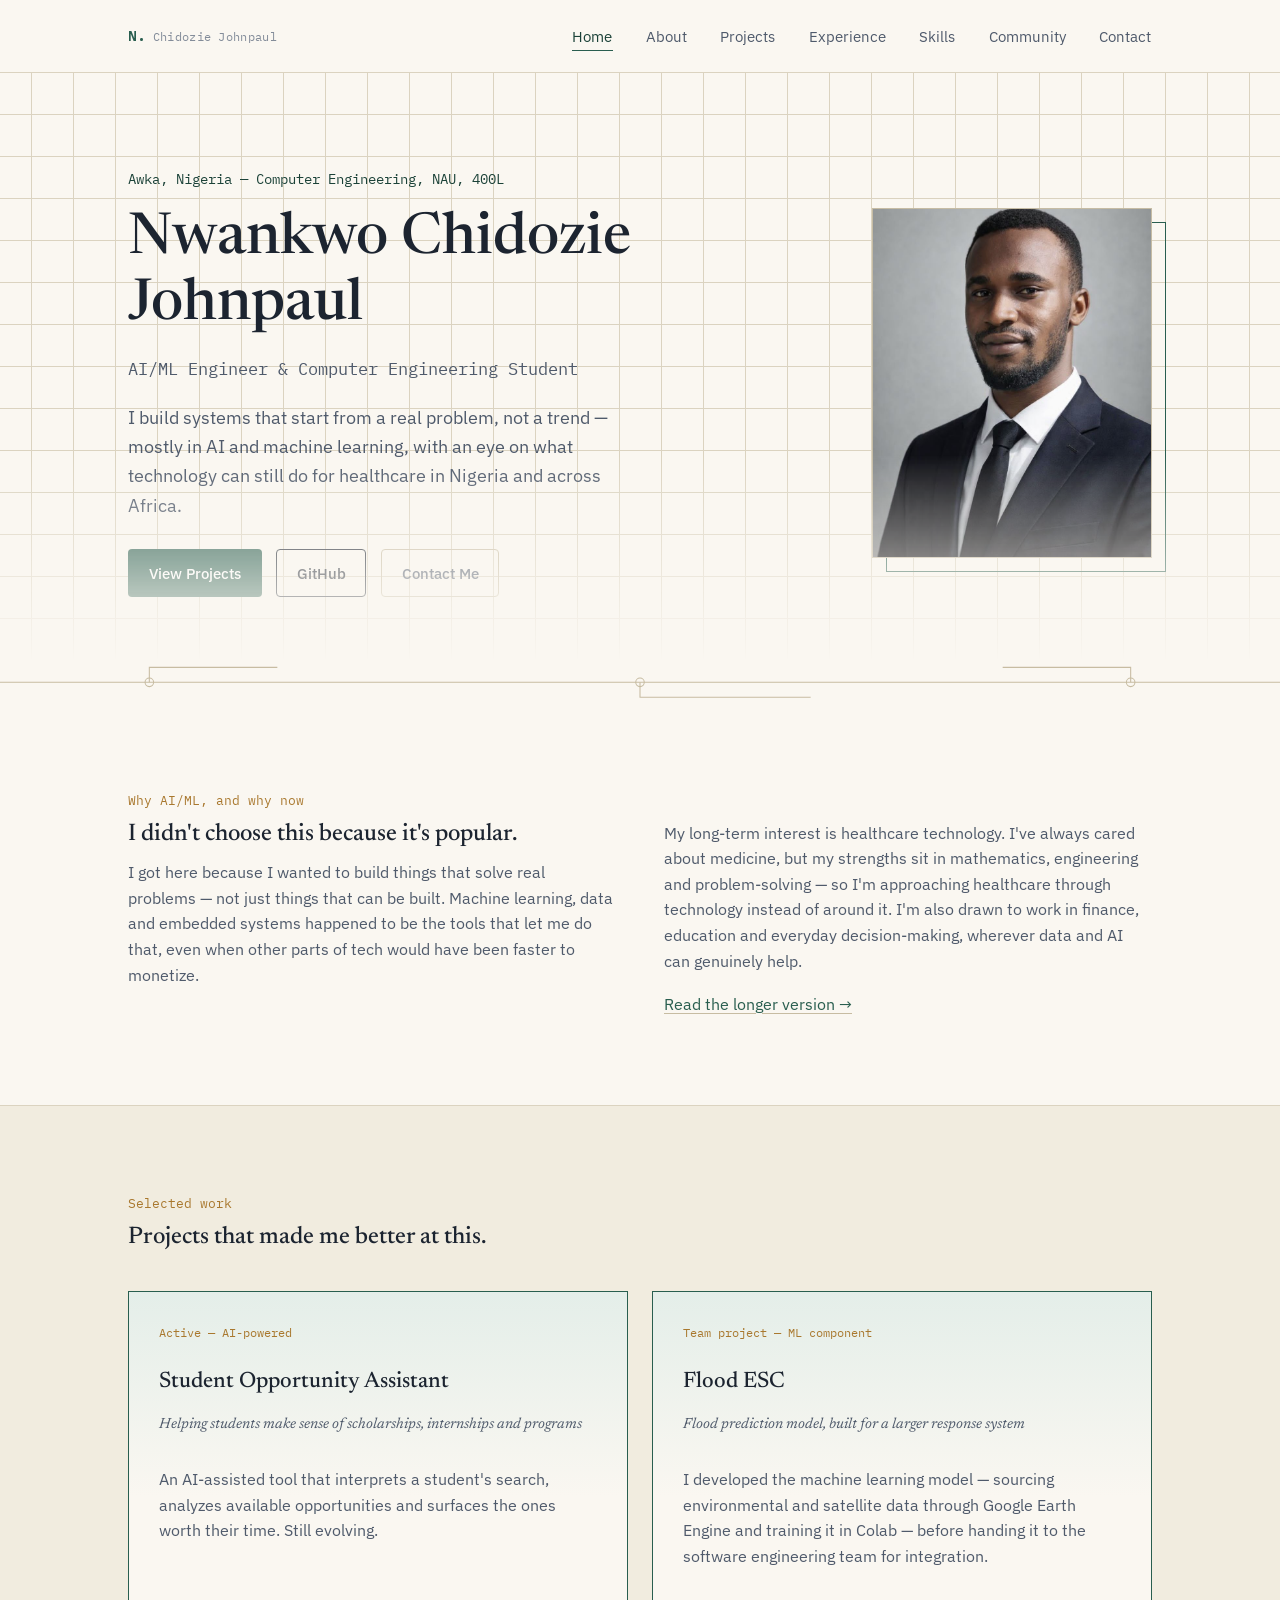
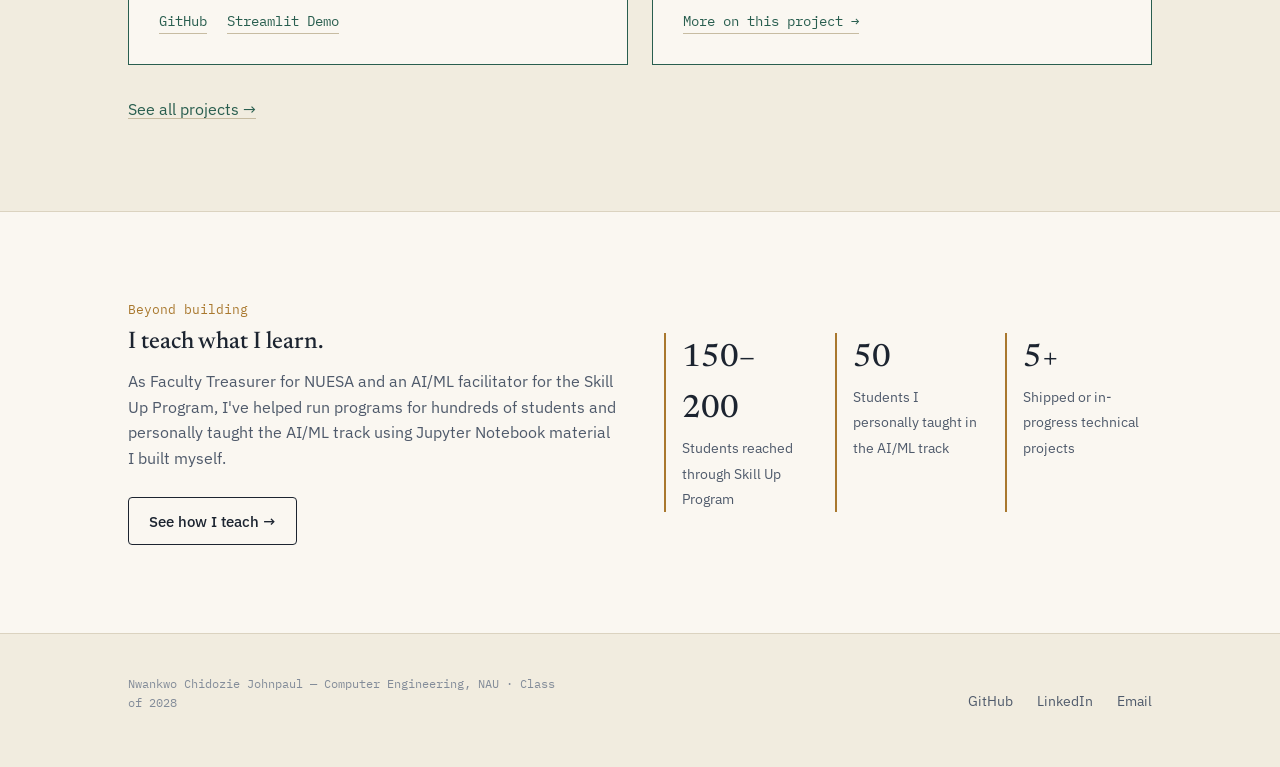
==== index.html @ 2ab372e1 "Initial website" ====
<!DOCTYPE html>
<html lang="en">
<head>
<meta charset="UTF-8">
<meta name="viewport" content="width=device-width, initial-scale=1.0">
<title>Nwankwo Chidozie Johnpaul — AI/ML Engineer</title>
<meta name="description" content="Nwankwo Chidozie Johnpaul is a Computer Engineering student building AI/ML systems aimed at real problems — from student opportunity discovery to flood prediction.">
<link rel="stylesheet" href="css/style.css">
</head>
<body>

<header class="site-header">
  <nav class="nav">
    <a href="index.html" class="nav__mark"><strong>N.</strong><span>Chidozie Johnpaul</span></a>
    <button class="nav__toggle" aria-label="Toggle navigation" aria-expanded="false"><span></span></button>
    <ul class="nav__links">
      <li><a href="index.html" aria-current="page">Home</a></li>
      <li><a href="about.html">About</a></li>
      <li><a href="projects.html">Projects</a></li>
      <li><a href="experience.html">Experience</a></li>
      <li><a href="skills.html">Skills</a></li>
      <li><a href="community.html">Community</a></li>
      <li><a href="contact.html">Contact</a></li>
    </ul>
  </nav>
</header>

<main>

  <section class="hero">
    <div class="hero__inner">
      <div>
        <p class="hero__eyebrow">Awka, Nigeria — Computer Engineering, NAU, 400L</p>
        <h1>Nwankwo Chidozie<br>Johnpaul</h1>
        <p class="hero__role">AI/ML Engineer &amp; Computer Engineering Student</p>
        <p class="hero__lede">I build systems that start from a real problem, not a trend — mostly in AI and machine learning, with an eye on what technology can still do for healthcare in Nigeria and across Africa.</p>
        <div class="btn-row" style="margin-top: 1.8rem;">
          <a href="projects.html" class="btn btn--primary">View Projects</a>
          <a href="https://github.com/Jaypee88" class="btn btn--outline" target="_blank" rel="noopener">GitHub</a>
          <a href="contact.html" class="btn btn--ghost">Contact Me</a>
        </div>
      </div>
      <div class="hero__photo">
        <img src="assets/images/profile.jpg" alt="Portrait of Nwankwo Chidozie Johnpaul">
      </div>
    </div>
  </section>

  <svg class="circuit-divider" viewBox="0 0 1200 40" preserveAspectRatio="none" aria-hidden="true">
    <line x1="0" y1="20" x2="1200" y2="20" stroke="currentColor" stroke-width="1"/>
    <circle cx="140" cy="20" r="4" fill="none" stroke="currentColor" stroke-width="1"/>
    <circle cx="600" cy="20" r="4" fill="none" stroke="currentColor" stroke-width="1"/>
    <circle cx="1060" cy="20" r="4" fill="none" stroke="currentColor" stroke-width="1"/>
    <path d="M140 20 V6 H260" fill="none" stroke="currentColor" stroke-width="1"/>
    <path d="M600 20 V34 H760" fill="none" stroke="currentColor" stroke-width="1"/>
    <path d="M1060 20 V6 H940" fill="none" stroke="currentColor" stroke-width="1"/>
  </svg>

  <section class="section">
    <div class="container">
      <p class="eyebrow">Why AI/ML, and why now</p>
      <div class="grid grid--2" style="gap: 3rem; align-items: start;">
        <div>
          <h2>I didn't choose this because it's popular.</h2>
          <p class="text-soft">I got here because I wanted to build things that solve real problems — not just things that can be built. Machine learning, data and embedded systems happened to be the tools that let me do that, even when other parts of tech would have been faster to monetize.</p>
        </div>
        <div>
          <p class="text-soft">My long-term interest is healthcare technology. I've always cared about medicine, but my strengths sit in mathematics, engineering and problem-solving — so I'm approaching healthcare through technology instead of around it. I'm also drawn to work in finance, education and everyday decision-making, wherever data and AI can genuinely help.</p>
          <p><a href="about.html">Read the longer version →</a></p>
        </div>
      </div>
    </div>
  </section>

  <section class="section section--alt">
    <div class="container">
      <div class="section__head">
        <p class="eyebrow">Selected work</p>
        <h2>Projects that made me better at this.</h2>
      </div>

      <div class="grid grid--2">
        <article class="project project--featured">
          <p class="project__status">Active — AI-powered</p>
          <h3 class="project__title">Student Opportunity Assistant</h3>
          <p class="project__role">Helping students make sense of scholarships, internships and programs</p>
          <p class="text-soft">An AI-assisted tool that interprets a student's search, analyzes available opportunities and surfaces the ones worth their time. Still evolving.</p>
          <div class="project__links">
            <a href="https://github.com/Jaypee88/student-opportunity-assistant" target="_blank" rel="noopener">GitHub</a>
            <a href="https://student-opportunity-assistant-ey23yjpx48rzqgpqrbyyuj.streamlit.app/" target="_blank" rel="noopener">Streamlit Demo</a>
          </div>
        </article>

        <article class="project project--featured">
          <p class="project__status">Team project — ML component</p>
          <h3 class="project__title">Flood ESC</h3>
          <p class="project__role">Flood prediction model, built for a larger response system</p>
          <p class="text-soft">I developed the machine learning model — sourcing environmental and satellite data through Google Earth Engine and training it in Colab — before handing it to the software engineering team for integration.</p>
          <div class="project__links">
            <a href="experience.html#ieee">More on this project →</a>
          </div>
        </article>
      </div>
      <p style="margin-top: 2rem;"><a href="projects.html">See all projects →</a></p>
    </div>
  </section>

  <section class="section">
    <div class="container">
      <div class="grid grid--2" style="align-items: center; gap: 3rem;">
        <div>
          <p class="eyebrow">Beyond building</p>
          <h2>I teach what I learn.</h2>
          <p class="text-soft">As Faculty Treasurer for NUESA and an AI/ML facilitator for the Skill Up Program, I've helped run programs for hundreds of students and personally taught the AI/ML track using Jupyter Notebook material I built myself.</p>
          <a href="community.html" class="btn btn--outline" style="margin-top: 0.5rem;">See how I teach →</a>
        </div>
        <div class="stat-row" style="margin: 0;">
          <div class="stat"><b>150–200</b><span>Students reached through Skill Up Program</span></div>
          <div class="stat"><b>50</b><span>Students I personally taught in the AI/ML track</span></div>
          <div class="stat"><b>5+</b><span>Shipped or in-progress technical projects</span></div>
        </div>
      </div>
    </div>
  </section>

</main>

<footer class="site-footer">
  <div class="container footer__inner">
    <p class="footer__note">Nwankwo Chidozie Johnpaul — Computer Engineering, NAU · Class of 2028</p>
    <ul class="footer__links">
      <li><a href="https://github.com/Jaypee88" target="_blank" rel="noopener">GitHub</a></li>
      <li><a href="https://www.linkedin.com/in/chidozie-nwankwo-b798b4382" target="_blank" rel="noopener">LinkedIn</a></li>
      <li><a href="mailto:dozienwankwo7@gmail.com">Email</a></li>
    </ul>
  </div>
</footer>

<script src="js/main.js"></script>
</body>
</html>
---- css/style.css ----
/* ==========================================================================
   Nwankwo Chidozie Johnpaul — Portfolio
   Design language: engineering notebook meets calm technical clarity.
   Paper backgrounds, hairline rules, a teal drawn from circuit-board copper
   oxide and a warm amber for highlights. Newsreader for voice, IBM Plex for
   the working text — a nod to a student who thinks in both prose and code.
   ========================================================================== */

@import url('https://fonts.googleapis.com/css2?family=Newsreader:ital,opsz,wght@0,6..72,400;0,6..72,500;0,6..72,600;1,6..72,400;1,6..72,500&family=IBM+Plex+Sans:wght@400;500;600&family=IBM+Plex+Mono:wght@400;500&display=swap');

:root{
  --paper: #FAF7F1;
  --paper-alt: #F1ECDF;
  --paper-deep: #EAE3D2;
  --ink: #1C2430;
  --ink-soft: #4F5A6B;
  --ink-faint: #838C99;
  --line: #DBD3C0;
  --line-strong: #C7BCA2;
  --teal: #295E4F;
  --teal-deep: #1B4238;
  --teal-tint: #E4EEE9;
  --amber: #A9782E;
  --amber-tint: #F3E7D0;

  --serif: 'Newsreader', 'Iowan Old Style', Georgia, serif;
  --sans: 'IBM Plex Sans', -apple-system, BlinkMacSystemFont, 'Segoe UI', sans-serif;
  --mono: 'IBM Plex Mono', 'SFMono-Regular', Menlo, monospace;

  --max: 1120px;
  --gutter: clamp(1.25rem, 4vw, 3rem);
}

*, *::before, *::after{ box-sizing: border-box; }

html{
  scroll-behavior: smooth;
}

@media (prefers-reduced-motion: reduce){
  html{ scroll-behavior: auto; }
  *, *::before, *::after{
    animation-duration: 0.01ms !important;
    animation-iteration-count: 1 !important;
    transition-duration: 0.01ms !important;
    scroll-behavior: auto !important;
  }
}

body{
  margin: 0;
  background: var(--paper);
  color: var(--ink);
  font-family: var(--sans);
  font-size: 16px;
  line-height: 1.6;
  -webkit-font-smoothing: antialiased;
}

img{ max-width: 100%; display: block; }

a{
  color: var(--teal);
  text-decoration-color: var(--line-strong);
  text-underline-offset: 3px;
}
a:hover{ color: var(--teal-deep); }

:focus-visible{
  outline: 2px solid var(--teal);
  outline-offset: 3px;
}

h1, h2, h3, h4{
  font-family: var(--serif);
  font-weight: 500;
  line-height: 1.15;
  margin: 0 0 0.5em;
  color: var(--ink);
}

p{ margin: 0 0 1.1em; max-width: 62ch; }
p:last-child{ margin-bottom: 0; }

.container{
  max-width: var(--max);
  margin: 0 auto;
  padding: 0 var(--gutter);
}

/* ---------- Header / Nav ---------- */

.site-header{
  position: sticky;
  top: 0;
  z-index: 50;
  background: rgba(250, 247, 241, 0.92);
  backdrop-filter: blur(6px);
  border-bottom: 1px solid var(--line);
}

.nav{
  max-width: var(--max);
  margin: 0 auto;
  padding: 0 var(--gutter);
  display: flex;
  align-items: center;
  justify-content: space-between;
  height: 72px;
}

.nav__mark{
  font-family: var(--mono);
  font-size: 0.95rem;
  letter-spacing: 0.02em;
  color: var(--ink);
  text-decoration: none;
  border: none;
  display: flex;
  align-items: baseline;
  gap: 0.4em;
}
.nav__mark strong{ color: var(--teal); font-weight: 600; }
.nav__mark span{ color: var(--ink-faint); font-size: 0.8em; }

.nav__links{
  display: flex;
  gap: 2rem;
  list-style: none;
  margin: 0;
  padding: 0;
}

.nav__links a{
  font-size: 0.95rem;
  color: var(--ink-soft);
  text-decoration: none;
  padding: 0.3em 0.05em;
  border-bottom: 1px solid transparent;
}
.nav__links a:hover{ color: var(--ink); border-bottom-color: var(--line-strong); }
.nav__links a[aria-current="page"]{
  color: var(--teal-deep);
  border-bottom-color: var(--teal);
}

.nav__toggle{
  display: none;
  background: none;
  border: 1px solid var(--line-strong);
  border-radius: 6px;
  width: 40px;
  height: 40px;
  padding: 0;
  cursor: pointer;
  position: relative;
}
.nav__toggle span,
.nav__toggle span::before,
.nav__toggle span::after{
  content: '';
  position: absolute;
  left: 9px;
  right: 9px;
  height: 2px;
  background: var(--ink);
  transition: transform 0.2s ease, opacity 0.2s ease;
}
.nav__toggle span{ top: 19px; }
.nav__toggle span::before{ top: -6px; }
.nav__toggle span::after{ top: 6px; }
.nav__toggle[aria-expanded="true"] span{ background: transparent; }
.nav__toggle[aria-expanded="true"] span::before{ transform: translateY(6px) rotate(45deg); }
.nav__toggle[aria-expanded="true"] span::after{ transform: translateY(-6px) rotate(-45deg); }

@media (max-width: 760px){
  .nav__toggle{ display: block; }
  .nav__links{
    position: absolute;
    top: 72px;
    left: 0;
    right: 0;
    background: var(--paper);
    border-bottom: 1px solid var(--line);
    flex-direction: column;
    gap: 0;
    max-height: 0;
    overflow: hidden;
    transition: max-height 0.25s ease;
  }
  .nav__links.is-open{ max-height: 400px; }
  .nav__links li{ border-top: 1px solid var(--line); }
  .nav__links a{ display: block; padding: 1rem var(--gutter); border-bottom: none; }
  .nav__links a[aria-current="page"]{ background: var(--teal-tint); }
}

/* ---------- Buttons ---------- */

.btn{
  display: inline-flex;
  align-items: center;
  gap: 0.5em;
  font-family: var(--sans);
  font-weight: 500;
  font-size: 0.95rem;
  padding: 0.7em 1.3em;
  border-radius: 4px;
  border: 1px solid transparent;
  text-decoration: none;
  cursor: pointer;
  transition: background-color 0.15s ease, border-color 0.15s ease, color 0.15s ease;
}
.btn--primary{
  background: var(--teal);
  color: #fff;
}
.btn--primary:hover{ background: var(--teal-deep); color: #fff; }

.btn--outline{
  background: transparent;
  border-color: var(--ink);
  color: var(--ink);
}
.btn--outline:hover{ background: var(--ink); color: var(--paper); }

.btn--ghost{
  background: transparent;
  border-color: var(--line-strong);
  color: var(--ink-soft);
}
.btn--ghost:hover{ border-color: var(--teal); color: var(--teal-deep); }

.btn-row{
  display: flex;
  flex-wrap: wrap;
  gap: 0.9rem;
}

/* ---------- Section rhythm ---------- */

.section{
  padding: clamp(3rem, 8vw, 5.5rem) 0;
}
.section + .section{
  border-top: 1px solid var(--line);
}
.section--alt{
  background: var(--paper-alt);
}

.section__head{
  max-width: 60ch;
  margin-bottom: 2.5rem;
}

.eyebrow{
  font-family: var(--mono);
  font-size: 0.8rem;
  color: var(--amber);
  margin: 0 0 0.7em;
}

/* ---------- Hero ---------- */

.hero{
  position: relative;
  padding: clamp(3rem, 9vw, 6rem) 0 clamp(2.5rem, 6vw, 4rem);
  background-image:
    linear-gradient(var(--line) 1px, transparent 1px),
    linear-gradient(90deg, var(--line) 1px, transparent 1px);
  background-size: 42px 42px;
  background-position: center -1px;
  -webkit-mask-image: linear-gradient(to bottom, black 0%, black 65%, transparent 100%);
  mask-image: linear-gradient(to bottom, black 0%, black 65%, transparent 100%);
}

.hero__inner{
  max-width: var(--max);
  margin: 0 auto;
  padding: 0 var(--gutter);
  display: grid;
  grid-template-columns: 1.3fr 0.9fr;
  gap: clamp(2rem, 5vw, 4rem);
  align-items: center;
}

.hero__eyebrow{
  font-family: var(--mono);
  font-size: 0.85rem;
  color: var(--teal-deep);
  margin-bottom: 1rem;
}

.hero h1{
  font-size: clamp(2.4rem, 5vw, 3.6rem);
  margin-bottom: 0.3em;
}

.hero__role{
  font-family: var(--mono);
  font-size: 1.05rem;
  color: var(--ink-soft);
  margin-bottom: 1.2rem;
}

.hero__lede{
  font-size: 1.15rem;
  color: var(--ink-soft);
  max-width: 46ch;
}

.hero__photo{
  position: relative;
  justify-self: end;
  width: min(280px, 100%);
}
.hero__photo img{
  width: 100%;
  aspect-ratio: 4 / 5;
  object-fit: cover;
  border: 1px solid var(--line-strong);
  filter: grayscale(8%);
}
.hero__photo::after{
  content: '';
  position: absolute;
  top: 14px; left: 14px;
  width: 100%; height: 100%;
  border: 1px solid var(--teal);
  z-index: -1;
}

@media (max-width: 760px){
  .hero__inner{ grid-template-columns: 1fr; }
  .hero__photo{ justify-self: start; width: 180px; order: -1; margin-bottom: 1.5rem; }
  .hero__photo::after{ display: none; }
}

/* circuit divider */
.circuit-divider{
  display: block;
  width: 100%;
  height: auto;
  color: var(--line-strong);
}

/* ---------- Cards ---------- */

.card{
  background: var(--paper);
  border: 1px solid var(--line);
  padding: 1.75rem;
}

.grid{
  display: grid;
  gap: 1.5rem;
}
.grid--2{ grid-template-columns: repeat(2, 1fr); }
.grid--3{ grid-template-columns: repeat(3, 1fr); }

@media (max-width: 900px){
  .grid--3{ grid-template-columns: repeat(2, 1fr); }
}
@media (max-width: 640px){
  .grid--2, .grid--3{ grid-template-columns: 1fr; }
}

/* ---------- Project cards ---------- */

.project{
  border: 1px solid var(--line);
  background: var(--paper);
  padding: 1.9rem;
  display: flex;
  flex-direction: column;
  gap: 0.9rem;
}
.project--featured{
  border-color: var(--teal);
  background: linear-gradient(180deg, var(--teal-tint), var(--paper) 55%);
}

.project__status{
  font-family: var(--mono);
  font-size: 0.75rem;
  color: var(--amber);
}

.project__title{
  font-size: 1.4rem;
  margin-bottom: 0.15em;
}

.project__role{
  font-size: 0.92rem;
  color: var(--ink-soft);
  font-style: italic;
  font-family: var(--serif);
}

.project__stack{
  display: flex;
  flex-wrap: wrap;
  gap: 0.5rem;
  margin: 0.3rem 0;
}
.tag{
  font-family: var(--mono);
  font-size: 0.75rem;
  padding: 0.25em 0.6em;
  background: var(--paper-alt);
  border: 1px solid var(--line);
  color: var(--ink-soft);
}

.project__links{
  display: flex;
  gap: 1.2rem;
  margin-top: auto;
  padding-top: 0.6rem;
  font-family: var(--mono);
  font-size: 0.85rem;
}
.project__links a{
  text-decoration: none;
  border-bottom: 1px solid var(--line-strong);
}
.project__links a:hover{ border-color: var(--teal); }

/* ---------- Timeline (Experience) ---------- */

.timeline{
  position: relative;
  margin: 0;
  padding: 0;
  list-style: none;
  border-left: 1px solid var(--line-strong);
}

.timeline__item{
  position: relative;
  padding: 0 0 2.6rem 2.2rem;
}
.timeline__item::before{
  content: '';
  position: absolute;
  left: -5px;
  top: 0.35rem;
  width: 9px;
  height: 9px;
  background: var(--paper);
  border: 2px solid var(--teal);
  border-radius: 50%;
}
.timeline__item:last-child{ padding-bottom: 0; }

.timeline__date{
  font-family: var(--mono);
  font-size: 0.8rem;
  color: var(--amber);
  margin-bottom: 0.3em;
}

.timeline__org{
  font-size: 1.2rem;
  margin-bottom: 0.1em;
}

.timeline__role{
  font-family: var(--sans);
  font-weight: 500;
  color: var(--ink-soft);
  margin-bottom: 0.6em;
  font-size: 0.95rem;
}

.timeline__item ul{
  margin: 0.4em 0 0;
  padding-left: 1.1em;
  color: var(--ink-soft);
}
.timeline__item li{ margin-bottom: 0.35em; }

/* ---------- Skills page ---------- */

.skill-group{
  border: 1px solid var(--line);
  padding: 1.6rem 1.8rem;
  background: var(--paper);
}
.skill-group h3{
  font-size: 1.05rem;
  font-family: var(--sans);
  font-weight: 600;
  margin-bottom: 0.8em;
  color: var(--teal-deep);
}
.skill-group ul{
  list-style: none;
  margin: 0;
  padding: 0;
  display: flex;
  flex-wrap: wrap;
  gap: 0.5rem;
}
.skill-group li{
  font-family: var(--mono);
  font-size: 0.82rem;
  padding: 0.3em 0.65em;
  border: 1px solid var(--line);
  color: var(--ink-soft);
}

.stat-row{
  display: grid;
  grid-template-columns: repeat(3, 1fr);
  gap: 1.5rem;
  margin: 2rem 0;
}
.stat{
  border-left: 2px solid var(--amber);
  padding-left: 1rem;
}
.stat b{
  display: block;
  font-family: var(--serif);
  font-size: 2rem;
  font-weight: 500;
  color: var(--ink);
}
.stat span{
  font-size: 0.88rem;
  color: var(--ink-soft);
}
@media (max-width: 640px){
  .stat-row{ grid-template-columns: 1fr 1fr; }
}

/* ---------- Pull quote ---------- */

.pull{
  font-family: var(--serif);
  font-style: italic;
  font-size: 1.35rem;
  color: var(--teal-deep);
  border-left: 2px solid var(--teal);
  padding-left: 1.2rem;
  max-width: 52ch;
  margin: 1.5rem 0;
}

/* ---------- Contact ---------- */

.contact-grid{
  display: grid;
  grid-template-columns: 1fr 1fr;
  gap: 3rem;
}
@media (max-width: 760px){
  .contact-grid{ grid-template-columns: 1fr; }
}

.contact-list{
  list-style: none;
  margin: 0;
  padding: 0;
}
.contact-list li{
  border-top: 1px solid var(--line);
  padding: 1rem 0;
  display: flex;
  justify-content: space-between;
  gap: 1rem;
  align-items: baseline;
  flex-wrap: wrap;
}
.contact-list li:last-child{ border-bottom: 1px solid var(--line); }
.contact-list span{
  font-family: var(--mono);
  font-size: 0.8rem;
  color: var(--ink-faint);
}

/* ---------- Footer ---------- */

.site-footer{
  border-top: 1px solid var(--line);
  padding: 2.5rem 0;
  background: var(--paper-alt);
}
.footer__inner{
  display: flex;
  justify-content: space-between;
  flex-wrap: wrap;
  gap: 1.5rem;
  align-items: center;
}
.footer__links{
  display: flex;
  gap: 1.5rem;
  list-style: none;
  padding: 0;
  margin: 0;
}
.footer__links a{
  text-decoration: none;
  color: var(--ink-soft);
  font-size: 0.9rem;
}
.footer__note{
  font-family: var(--mono);
  font-size: 0.78rem;
  color: var(--ink-faint);
}

/* ---------- Utility ---------- */

.mt-0{ margin-top: 0; }
.text-soft{ color: var(--ink-soft); }
.center-copy{ max-width: 68ch; }

.page-head{
  padding: clamp(2.5rem, 6vw, 4rem) 0 2rem;
  border-bottom: 1px solid var(--line);
}
.page-head .eyebrow{ margin-bottom: 0.6em; }
.page-head h1{ font-size: clamp(2rem, 4vw, 2.7rem); }
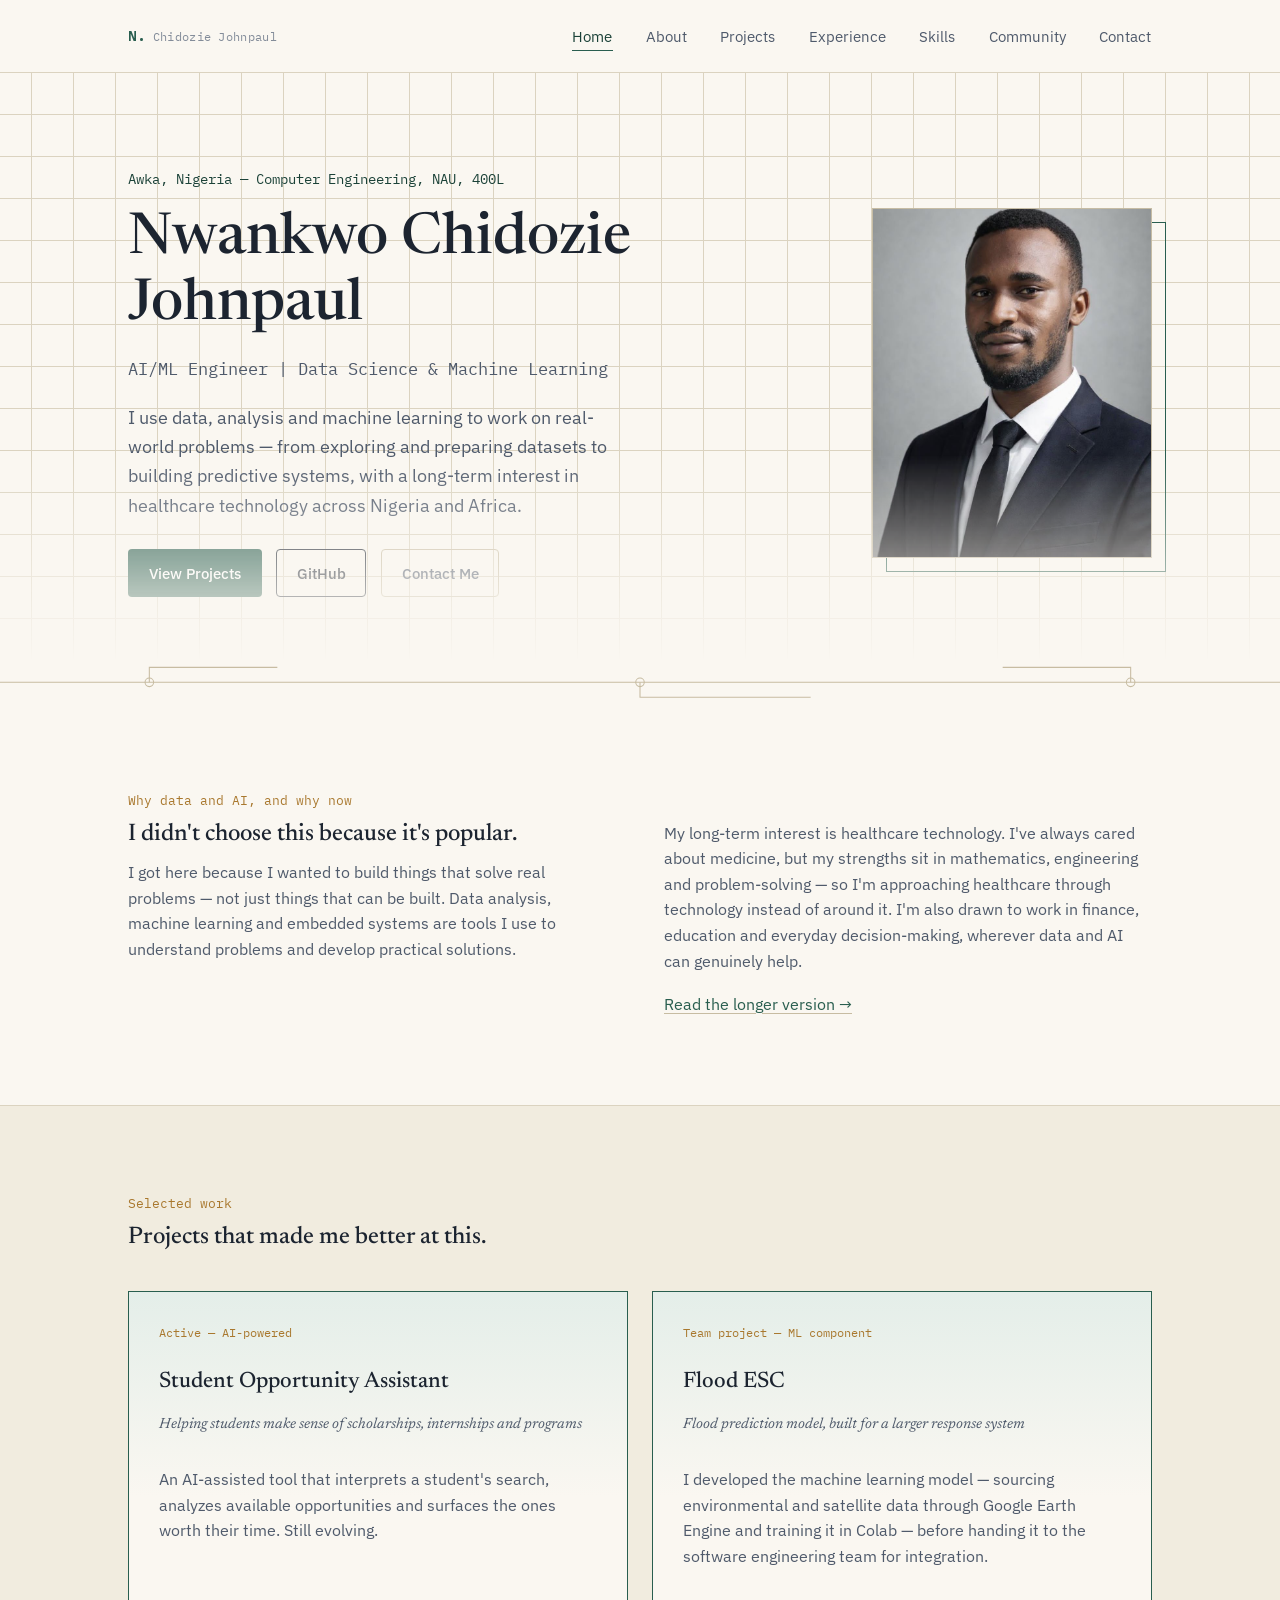
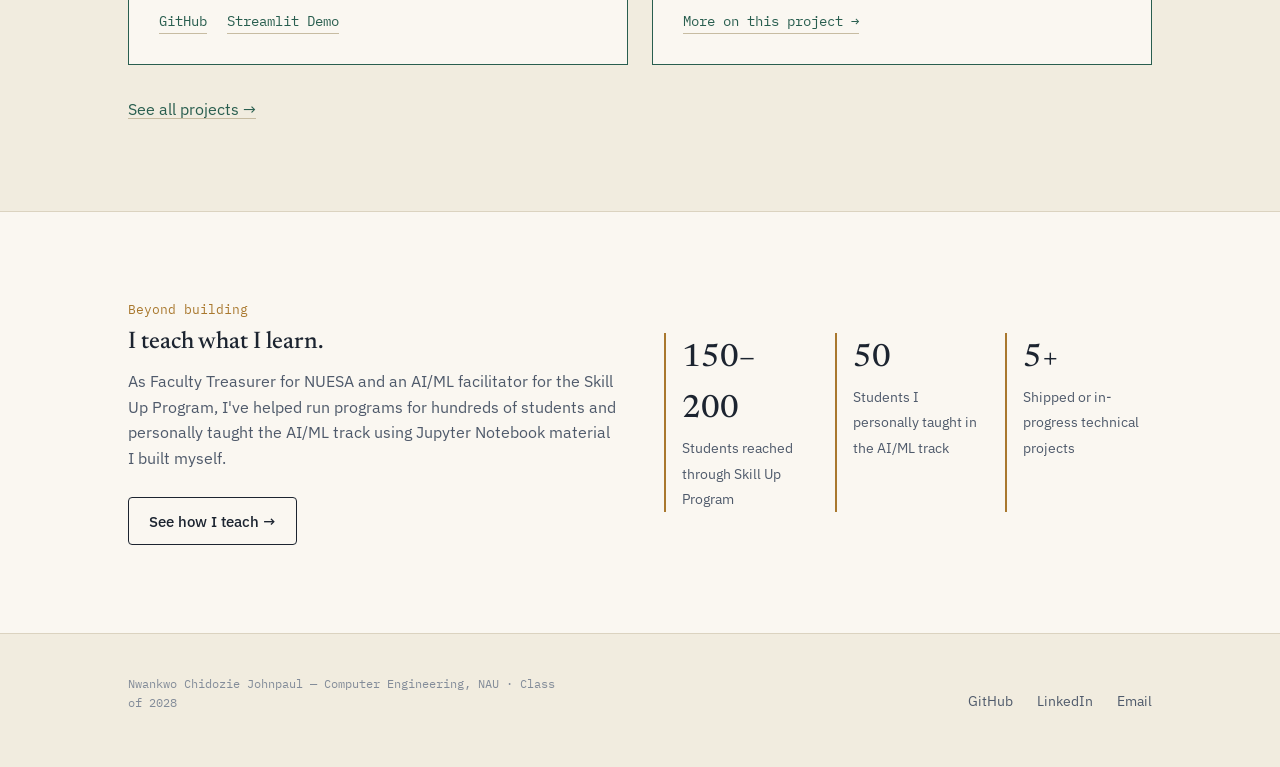
==== commit b5dc9ade: "Highlight data science alongside AI and machine learning" ====
--- a/index.html
+++ b/index.html
@@ -3,8 +3,8 @@
 <head>
 <meta charset="UTF-8">
 <meta name="viewport" content="width=device-width, initial-scale=1.0">
-<title>Nwankwo Chidozie Johnpaul — AI/ML Engineer</title>
-<meta name="description" content="Nwankwo Chidozie Johnpaul is a Computer Engineering student building AI/ML systems aimed at real problems — from student opportunity discovery to flood prediction.">
+<title>Nwankwo Chidozie Johnpaul — AI/ML Engineer | Data Science</title>
+<meta name="description" content="Nwankwo Chidozie Johnpaul is a Computer Engineering student working across data science, machine learning, and practical AI systems to solve real problems.">
 <link rel="stylesheet" href="css/style.css">
 </head>
 <body>
@@ -32,8 +32,8 @@
       <div>
         <p class="hero__eyebrow">Awka, Nigeria — Computer Engineering, NAU, 400L</p>
         <h1>Nwankwo Chidozie<br>Johnpaul</h1>
-        <p class="hero__role">AI/ML Engineer &amp; Computer Engineering Student</p>
-        <p class="hero__lede">I build systems that start from a real problem, not a trend — mostly in AI and machine learning, with an eye on what technology can still do for healthcare in Nigeria and across Africa.</p>
+        <p class="hero__role">AI/ML Engineer | Data Science &amp; Machine Learning</p>
+        <p class="hero__lede">I use data, analysis and machine learning to work on real-world problems — from exploring and preparing datasets to building predictive systems, with a long-term interest in healthcare technology across Nigeria and Africa.</p>
         <div class="btn-row" style="margin-top: 1.8rem;">
           <a href="projects.html" class="btn btn--primary">View Projects</a>
           <a href="https://github.com/Jaypee88" class="btn btn--outline" target="_blank" rel="noopener">GitHub</a>
@@ -58,11 +58,11 @@
 
   <section class="section">
     <div class="container">
-      <p class="eyebrow">Why AI/ML, and why now</p>
+      <p class="eyebrow">Why data and AI, and why now</p>
       <div class="grid grid--2" style="gap: 3rem; align-items: start;">
         <div>
           <h2>I didn't choose this because it's popular.</h2>
-          <p class="text-soft">I got here because I wanted to build things that solve real problems — not just things that can be built. Machine learning, data and embedded systems happened to be the tools that let me do that, even when other parts of tech would have been faster to monetize.</p>
+          <p class="text-soft">I got here because I wanted to build things that solve real problems — not just things that can be built. Data analysis, machine learning and embedded systems are tools I use to understand problems and develop practical solutions.</p>
         </div>
         <div>
           <p class="text-soft">My long-term interest is healthcare technology. I've always cared about medicine, but my strengths sit in mathematics, engineering and problem-solving — so I'm approaching healthcare through technology instead of around it. I'm also drawn to work in finance, education and everyday decision-making, wherever data and AI can genuinely help.</p>
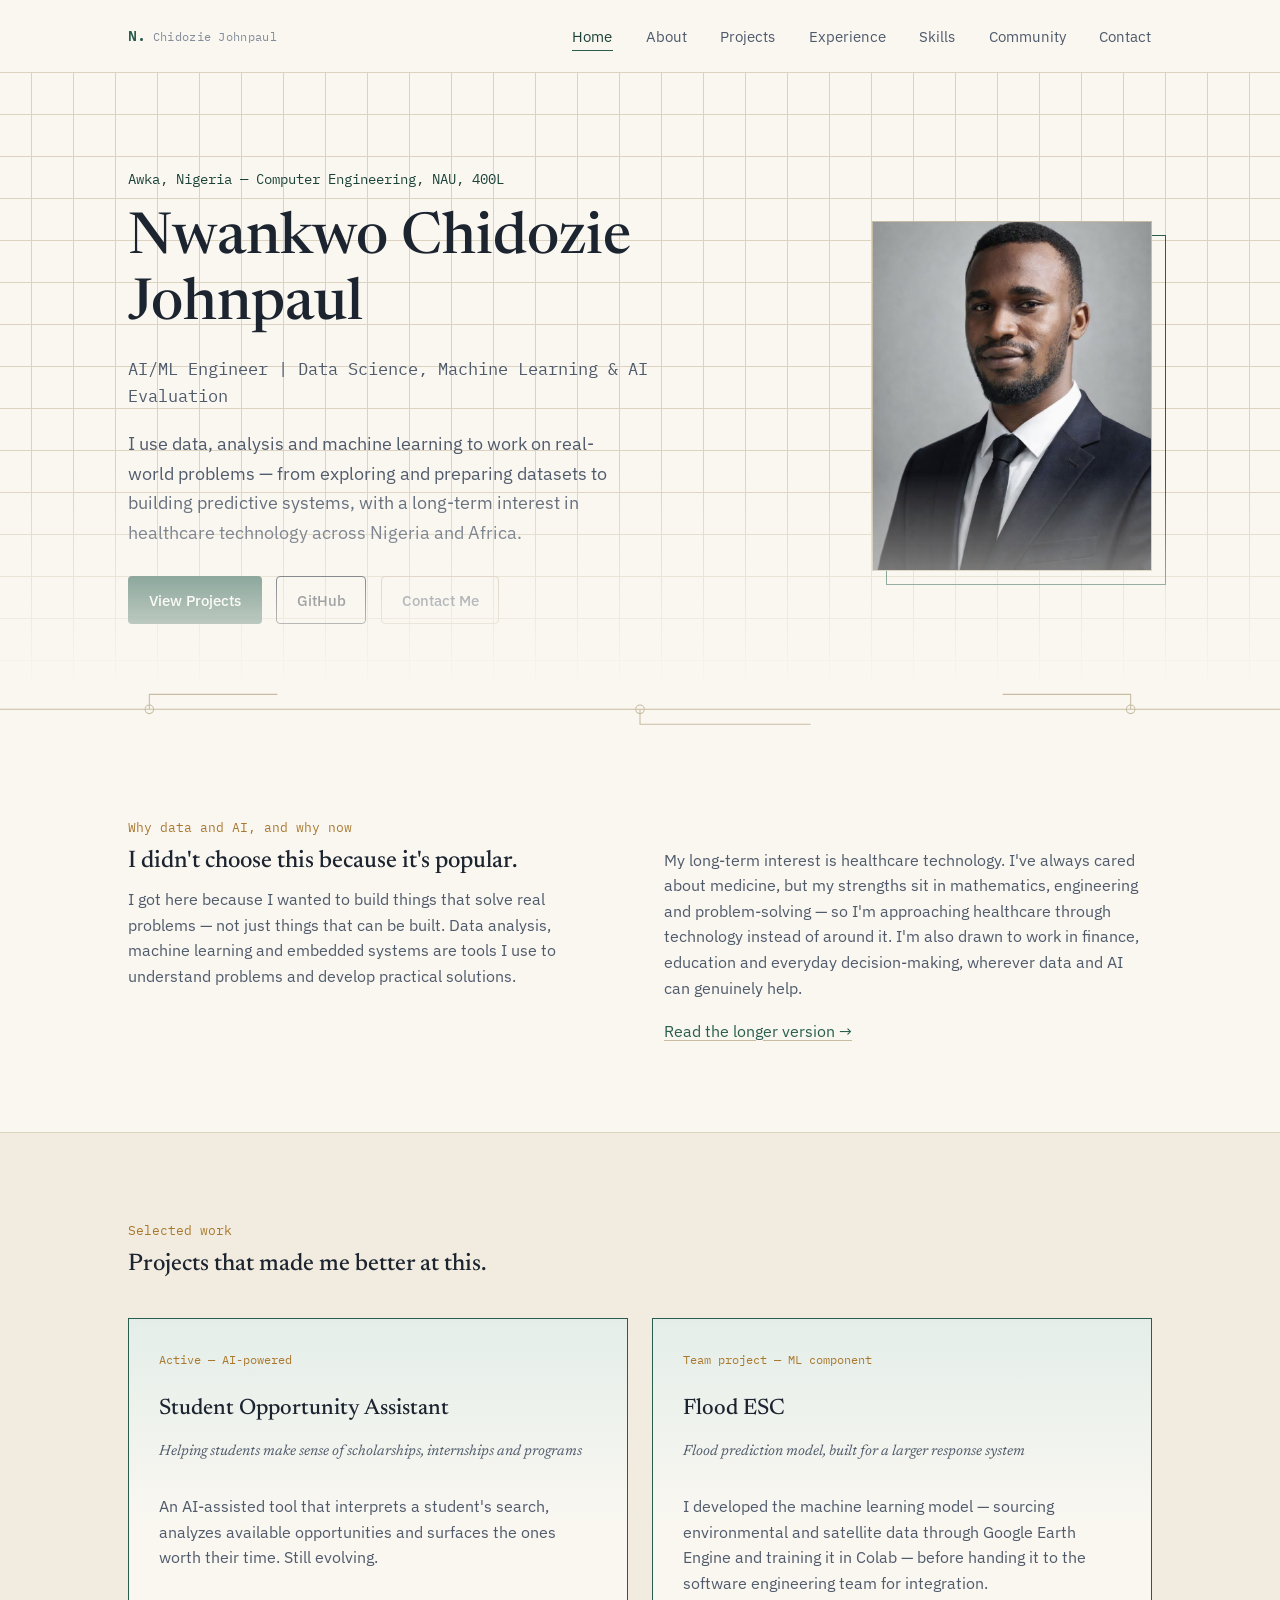
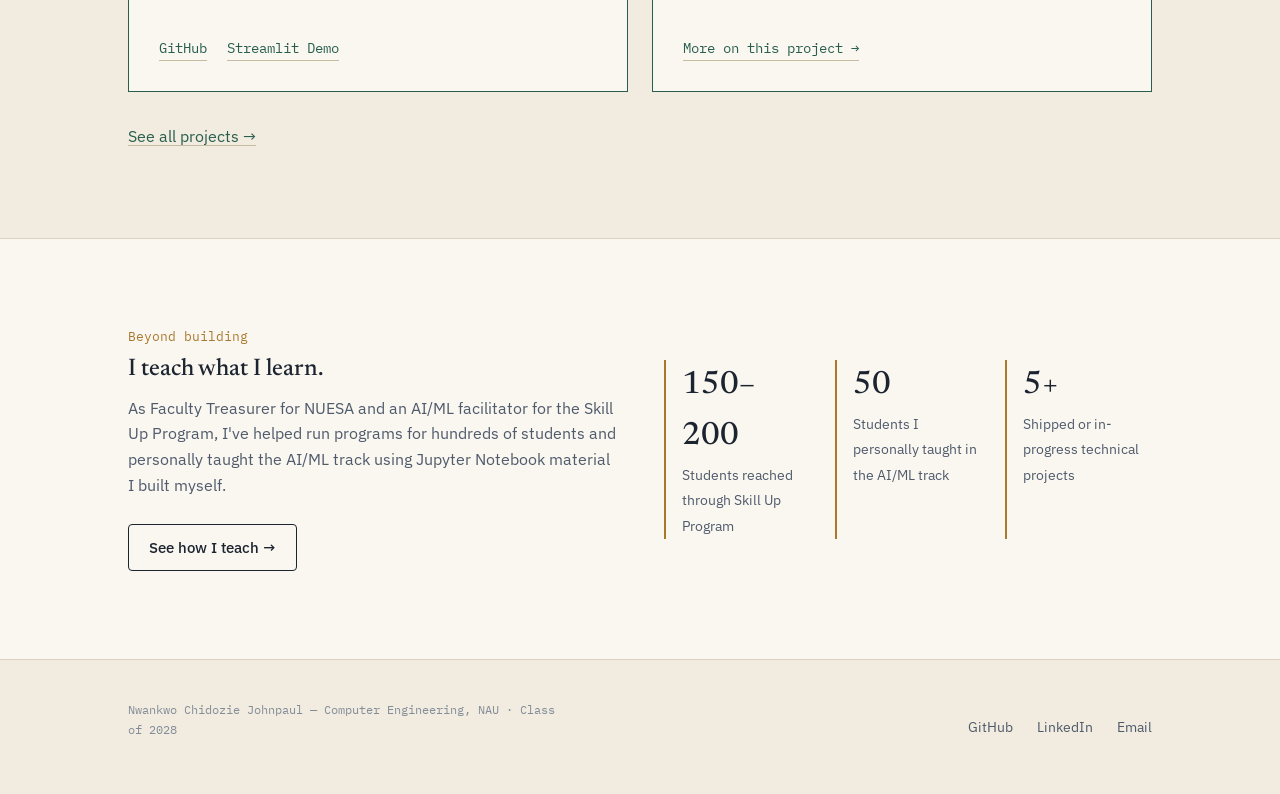
==== commit f5232881: "Include AI evaluation in portfolio headline" ====
--- a/index.html
+++ b/index.html
@@ -3,8 +3,8 @@
 <head>
 <meta charset="UTF-8">
 <meta name="viewport" content="width=device-width, initial-scale=1.0">
-<title>Nwankwo Chidozie Johnpaul — AI/ML Engineer | Data Science</title>
-<meta name="description" content="Nwankwo Chidozie Johnpaul is a Computer Engineering student working across data science, machine learning, and practical AI systems to solve real problems.">
+<title>Nwankwo Chidozie Johnpaul — AI/ML Engineer | Data Science &amp; AI Evaluation</title>
+<meta name="description" content="Nwankwo Chidozie Johnpaul is a Computer Engineering student working across data science, machine learning, AI evaluation, and practical AI systems to solve real problems.">
 <link rel="stylesheet" href="css/style.css">
 </head>
 <body>
@@ -32,7 +32,7 @@
       <div>
         <p class="hero__eyebrow">Awka, Nigeria — Computer Engineering, NAU, 400L</p>
         <h1>Nwankwo Chidozie<br>Johnpaul</h1>
-        <p class="hero__role">AI/ML Engineer | Data Science &amp; Machine Learning</p>
+        <p class="hero__role">AI/ML Engineer | Data Science, Machine Learning &amp; AI Evaluation</p>
         <p class="hero__lede">I use data, analysis and machine learning to work on real-world problems — from exploring and preparing datasets to building predictive systems, with a long-term interest in healthcare technology across Nigeria and Africa.</p>
         <div class="btn-row" style="margin-top: 1.8rem;">
           <a href="projects.html" class="btn btn--primary">View Projects</a>
